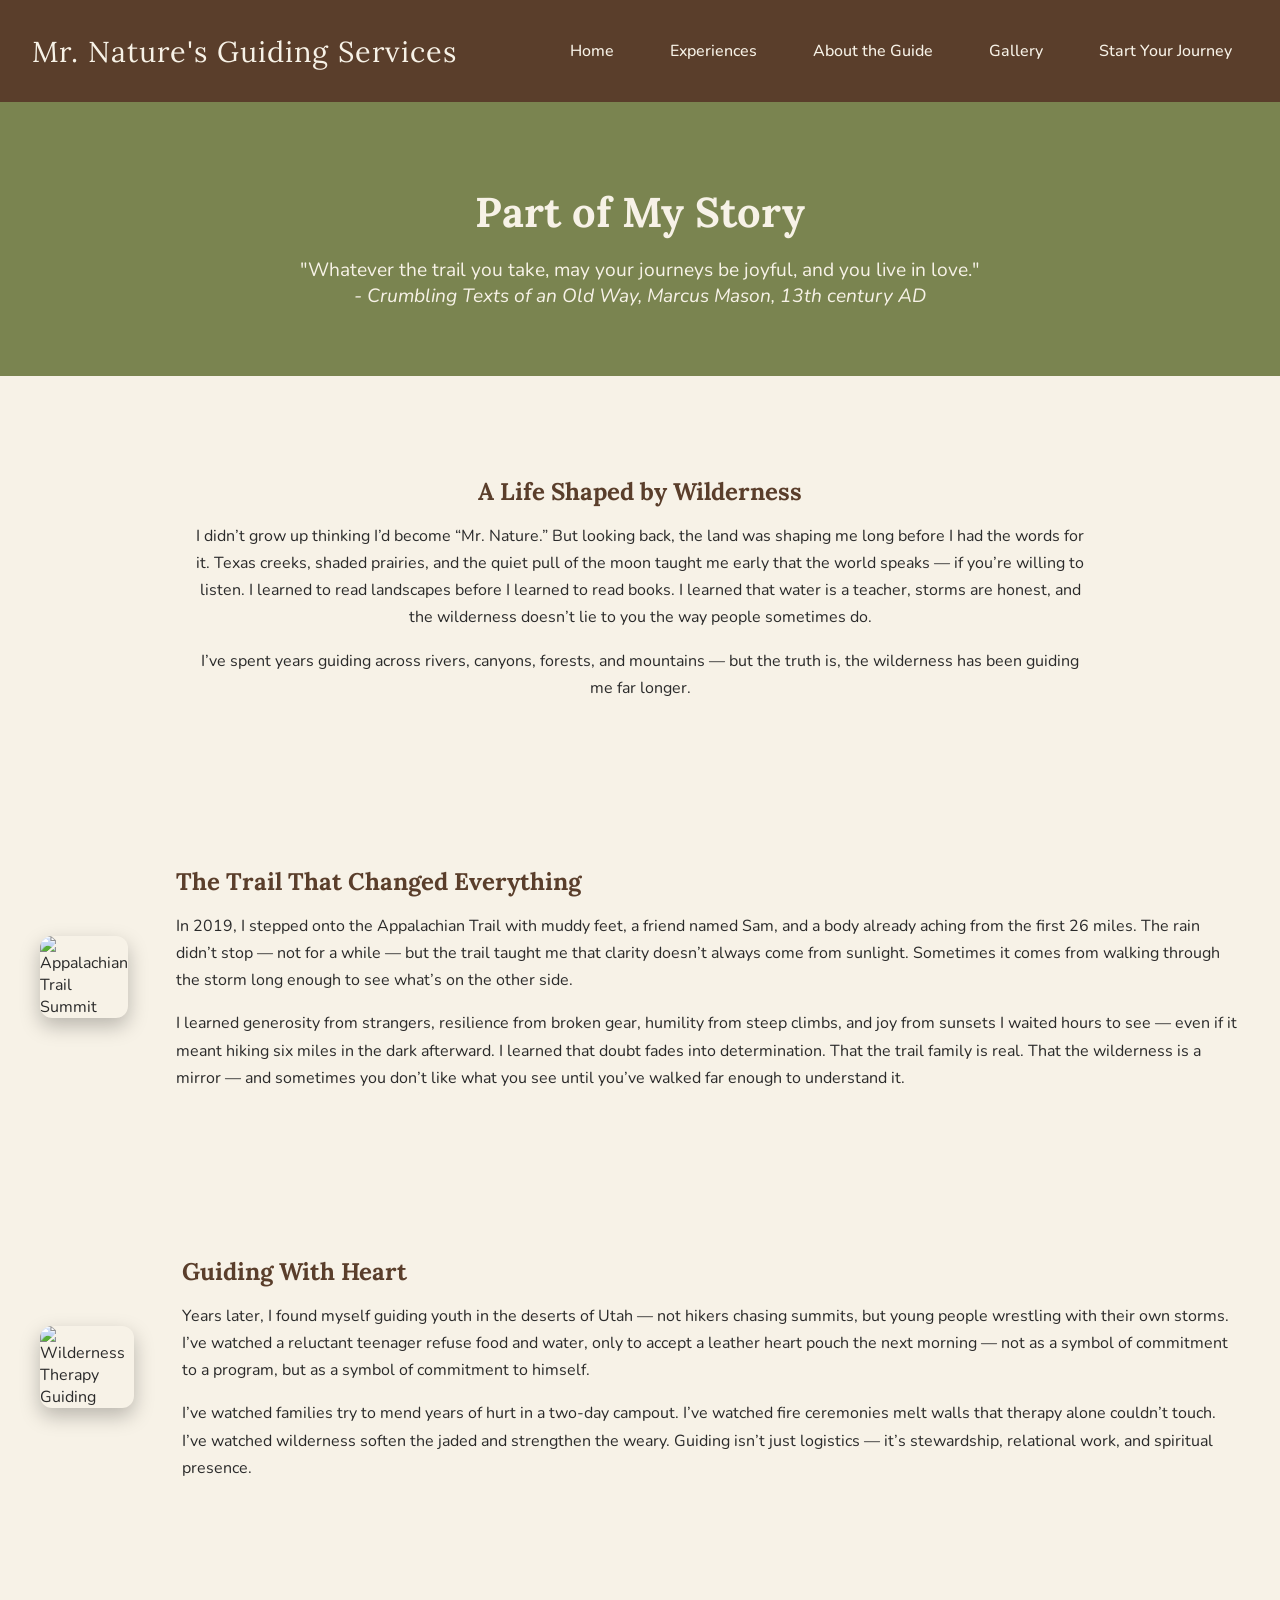
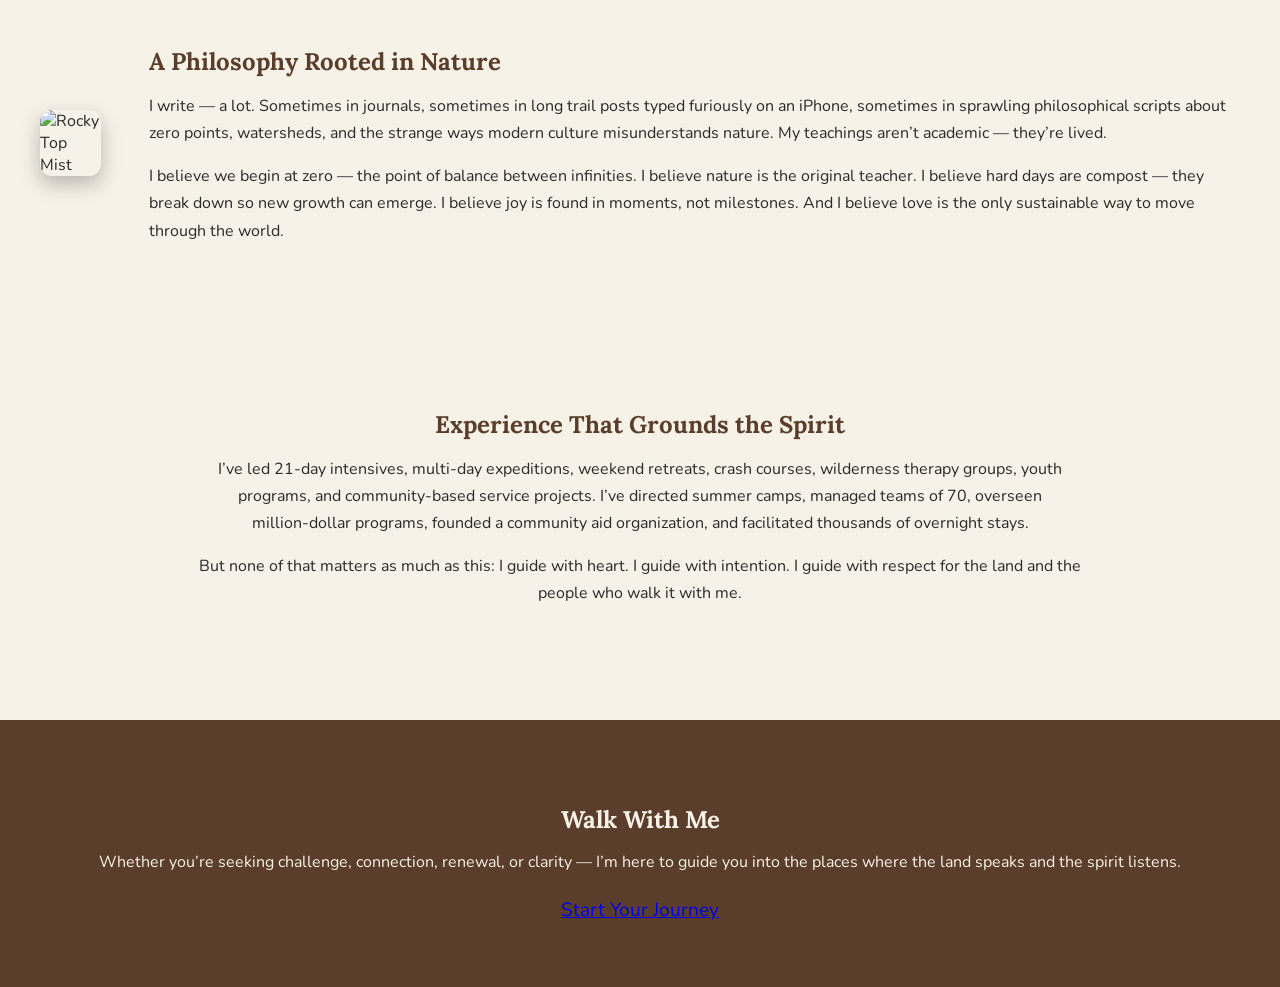
==== about.html @ 89fb22aa "Add files via upload" ====
<!DOCTYPE html>
<html lang="en">
<head>
     <meta charset="UTF-8">
    <meta name="viewport" content="width=device-width, initial-scale=1.0">
    <title>Mr. Nature's Guiding Services</title>

    <!-- Stylesheets -->
    <link rel="stylesheet" href="main.css">
    <style>
  
  :root {
    --clay: #C96F3A;
    --amber: #D89B2D;
    --warm-brown: #5A3E2B;
    --earth-olive: #7A8450;
    --cream: #F7F2E7;
    --charcoal: #2A2A2A;

    --font-header: 'Lora', serif;
    --font-body: 'Nunito', sans-serif;

    --space-1: 8px;
    --space-2: 16px;
    --space-3: 24px;
    --space-4: 32px;
    --space-5: 48px;
    --space-6: 64px;
  }
</style>
   <link href="https://fonts.googleapis.com/css2?family=Lora:wght@400;600&family=Nunito:wght@300;400;600&display=swap" rel="stylesheet">
</head>

<body>

<header class="header-warm">
    <nav class="main-nav">
        <div class="logo">Mr. Nature's Guiding Services</div>
        <ul class="nav-links">
            <li><a href="index.html">Home</a></li>
            <li><a href="guiding-services.html">Experiences</a></li>
            <li><a href="about.html">About the Guide</a></li>
            <li><a href="photos.html">Gallery</a></li>
            <li><a href="book.html">Start Your Journey</a></li>
        </ul>
    </nav>
</header>

<!-- HERO -->
<section class="about-hero">
    <h1>Part of My Story</h1>
    <p>
        "Whatever the trail you take, may your journeys be joyful, and you live in love." <br>
        <i>- Crumbling Texts of an Old Way, Marcus Mason, 13th century AD</i>
    </p>
</section>

<main>

<!-- SECTION 1 -->
<section class="about">
    <h2>A Life Shaped by Wilderness</h2>
    <p>
        I didn’t grow up thinking I’d become “Mr. Nature.” But looking back, the land was shaping me long 
        before I had the words for it. Texas creeks, shaded prairies, and the quiet pull of the moon taught 
        me early that the world speaks — if you’re willing to listen. I learned to read landscapes before I 
        learned to read books. I learned that water is a teacher, storms are honest, and the wilderness 
        doesn’t lie to you the way people sometimes do.
    </p>
    <p>
        I’ve spent years guiding across rivers, canyons, forests, and mountains — but the truth is, the 
        wilderness has been guiding me far longer.
    </p>
</section>

<!-- SECTION 2 -->
<section class="meet-guide">
    <div class="guide-image-wrap">
        <!-- Appalachian Trail Summit Photo -->
        <img src="Assets/images/misc/AT-Summit.jpg" alt="Appalachian Trail Summit" class="guide-image">
    </div>

    <div class="guide-text">
        <h2>The Trail That Changed Everything</h2>
        <p>
            In 2019, I stepped onto the Appalachian Trail with muddy feet, a friend named Sam, and a body 
            already aching from the first 26 miles. The rain didn’t stop — not for a while — but the trail 
            taught me that clarity doesn’t always come from sunlight. Sometimes it comes from walking through 
            the storm long enough to see what’s on the other side.
        </p>
        <p>
            I learned generosity from strangers, resilience from broken gear, humility from steep climbs, 
            and joy from sunsets I waited hours to see — even if it meant hiking six miles in the dark 
            afterward. I learned that doubt fades into determination. That the trail family is real. That 
            the wilderness is a mirror — and sometimes you don’t like what you see until you’ve walked far 
            enough to understand it.
        </p>
    </div>
</section>

<!-- SECTION 3 -->
<section class="meet-guide">
    <div class="guide-image-wrap">
        <!-- Wilderness Therapy Photo -->
        <img src="Assets/images/misc/Water Canyon Headshot.jpg" alt="Wilderness Therapy Guiding" class="guide-image">
    </div>

    <div class="guide-text">
        <h2>Guiding With Heart</h2>
        <p>
            Years later, I found myself guiding youth in the deserts of Utah — not hikers chasing summits, 
            but young people wrestling with their own storms. I’ve watched a reluctant teenager refuse food 
            and water, only to accept a leather heart pouch the next morning — not as a symbol of commitment 
            to a program, but as a symbol of commitment to himself.
        </p>
        <p>
            I’ve watched families try to mend years of hurt in a two‑day campout. I’ve watched fire ceremonies 
            melt walls that therapy alone couldn’t touch. I’ve watched wilderness soften the jaded and 
            strengthen the weary. Guiding isn’t just logistics — it’s stewardship, relational work, and 
            spiritual presence.
        </p>
    </div>
</section>

<!-- SECTION 4 -->
<section class="meet-guide">
    <div class="guide-image-wrap">
        <!-- Another meaningful photo -->
        <img src="Assets/images/misc/in the Mists of Rocky Top.jpg" alt="Rocky Top Mist" class="guide-image">
    </div>

    <div class="guide-text">
        <h2>A Philosophy Rooted in Nature</h2>
        <p>
            I write — a lot. Sometimes in journals, sometimes in long trail posts typed furiously on an 
            iPhone, sometimes in sprawling philosophical scripts about zero points, watersheds, and the 
            strange ways modern culture misunderstands nature. My teachings aren’t academic — they’re lived.
        </p>
        <p>
            I believe we begin at zero — the point of balance between infinities. I believe nature is the 
            original teacher. I believe hard days are compost — they break down so new growth can emerge. 
            I believe joy is found in moments, not milestones. And I believe love is the only sustainable 
            way to move through the world.
        </p>
    </div>
</section>

<!-- SECTION 5 -->
<section class="about">
    <h2>Experience That Grounds the Spirit</h2>
    <p>
        I’ve led 21‑day intensives, multi‑day expeditions, weekend retreats, crash courses, wilderness 
        therapy groups, youth programs, and community‑based service projects. I’ve directed summer camps, 
        managed teams of 70, overseen million‑dollar programs, founded a community aid organization, and 
        facilitated thousands of overnight stays.
    </p>
    <p>
        But none of that matters as much as this: I guide with heart. I guide with intention. I guide with 
        respect for the land and the people who walk it with me.
    </p>
</section>

<!-- CTA -->
<section class="cta-booking">
  <h2>Walk With Me</h2>
  <p>Whether you’re seeking challenge, connection, renewal, or clarity — I’m here to guide you into the places where the land speaks and the spirit listens.</p>
  <a href="book.html" class="btn-primary cta-button">Start Your Journey</a>
</section>

</main>

</body>
</html>
---- main.css ----
/* ====== GLOBAL STYLES ====== */
body {
  margin: 0;
  font-family: var(--font-body);
  background: var(--cream);
  color: var(--charcoal);
}

/* ====== HEADER ====== */
header.header-warm {
  background: var(--warm-brown);
  padding: var(--space-3) var(--space-4);
  color: var(--cream);
}

/* ====== NAVIGATION ====== */
.main-nav {
  display: flex;
  justify-content: space-between;
  align-items: center;
}

.logo {
  font-family: var(--font-header);
  font-size: 1.8rem;
  color: var(--cream);
  letter-spacing: 1px;
}

.nav-links {
  list-style: none;
  display: flex;
  gap: var(--space-3);
  flex-wrap: wrap;
}


.nav-links li a {
  font-family: var(--font-body);
  color: var(--cream);
  text-decoration: none;
  font-size: 1rem;
  font-weight: 500;
  padding: var(--space-1) var(--space-2);
  border-radius: 6px;
  transition: background 0.3s ease, color 0.3s ease;
}

.nav-links li a:hover {
  background: var(--clay);
  color: var(--cream);
}
/* ====== HERO SECTION ====== */

.hero {
  display: flex;
  align-items: center;
  justify-content: flex-start;
  gap: var(--space-0);
  padding: var(--space-4) var(--space-4);
  background: var(--earth-olive);
  color: var(--cream);
}

.hero h1 {
  font-family: var(--font-header);
  font-size: 2.6rem;
  margin-bottom: var(--space-2);
  color: var(--cream);
}

.hero p {
  font-family: var(--font-body);
  font-size: 1.2rem;
  margin-bottom: var(--space-3);
  color: var(--cream);
}

.hero-image {
  width: 100%;
  max-width: 240px;
  max-height: 173.3px;
  object-fit: cover;
  border-radius: 12px;
  border: 4px solid var(--cream);
  box-shadow: 0 10px 25px rgba(0,0,0,0.25);
}
/* ====== ABOUT SECTION ====== */
.about {
  max-width: 900px;
  margin: var(--space-5) auto;
  padding: var(--space-4);
  text-align: center;
}

.about h2 {
  font-family: var(--font-header);
  color: var(--warm-brown);
  margin-bottom: var(--space-2);
}

.about p {
  font-family: var(--font-body);
  line-height: 1.7;
  color: var(--charcoal);
}


/* ====== FEATURED SECTION ====== */
.featured {
  display: flex;
  align-items: center;
  justify-content: space-between;
  max-width: 1200px;
  margin: var(--space-6) auto;
  padding: var(--space-4);
  gap: var(--space-4);
}

.featured-text {
  max-width: 500px;
}

.featured-text h2 {
  font-family: var(--font-header);
  color: var(--warm-brown);
  margin-bottom: var(--space-2);
}

.featured-text p {
  font-family: var(--font-body);
  line-height: 1.7;
  margin-bottom: var(--space-3);
}

.featured-image {
  max-width: 100%;
  max-height: 360px;
  object-fit: cover;
  border-radius: 12px;
  box-shadow: 0 8px 20px rgba(0,0,0,0.25);
}


/* ====== WHY US SECTION ====== */
.why-us {
  max-width: 900px;
  margin: var(--space-6) auto;
  padding: var(--space-4);
}

.why-us h2 {
  font-family: var(--font-header);
  color: var(--warm-brown);
  margin-bottom: var(--space-3);
  text-align: center;
}

.why-us ul {
  list-style: none;
  padding: 0;
  font-family: var(--font-body);
  line-height: 1.8;
}

.why-us li {
  margin-bottom: var(--space-1);
  padding-left: var(--space-2);
  position: relative;
}

.why-us li::before {
  content: "•";
  color: var(--clay);
  position: absolute;
  left: 0;
}
.latest-adventures {
  max-width: 1200px;
  margin: var(--space-6) auto;
  padding: var(--space-4);
  text-align: center;
}

.latest-adventures h2 {
  font-family: var(--font-header);
  color: var(--warm-brown);
  margin-bottom: var(--space-3);
}

.adventure-grid {
  display: grid;
  grid-template-columns: repeat(auto-fill, minmax(280px, 1fr));
  gap: var(--space-3);
}

.adventure-grid img {
  width: 100%;
  height: 220px;
  object-fit: cover;
  border-radius: 10px;
  box-shadow: 0 4px 12px rgba(0,0,0,0.25);
}
.meet-guide {
  max-width: 1200px;
  margin: var(--space-6) auto;
  padding: var(--space-4);
  display: flex;
  align-items: center;
  gap: var(--space-5);
}

.guide-image {
  width: 100%;
  max-width: 360px;
  border-radius: 12px;
  box-shadow: 0 8px 20px rgba(0,0,0,0.25);
}

.guide-text h2 {
  font-family: var(--font-header);
  color: var(--warm-brown);
  margin-bottom: var(--space-2);
}

.guide-text p {
  font-family: var(--font-body);
  line-height: 1.7;
  color: var(--charcoal);
}

.site-footer {
  text-align: center;
  padding: var(--space-4);
  background: var(--warm-brown);
  color: var(--cream);
  margin-top: var(--space-6);
  font-family: var(--font-body);
}
/* SERVICES HERO */
.services-hero {
  text-align: center;
  padding: var(--space-5);
  background: var(--earth-olive);
  color: var(--cream);
}

.services-hero h1 {
  font-family: var(--font-header);
  font-size: 2.6rem;
  margin-bottom: var(--space-2);
}

.services-hero p {
  font-family: var(--font-body);
  font-size: 1.2rem;
}

/* SERVICE BLOCKS */
.service-block {
  max-width: 1200px;
  margin: var(--space-6) auto;
  padding: var(--space-4);
  display: flex;
  gap: var(--space-5);
  align-items: center;
}

.service-image-wrap {
  flex: 1;
}

.service-image {
  width: 100%;
  max-width: 360px;
  border-radius: 12px;
  box-shadow: 0 8px 20px rgba(0,0,0,0.25);
}

.service-text {
  flex: 2;
}

.service-text h2 {
  font-family: var(--font-header);
  color: var(--warm-brown);
  margin-bottom: var(--space-2);
}

.service-text p {
  font-family: var(--font-body);
  line-height: 1.7;
  margin-bottom: var(--space-3);
}

/* PRICING TABLE */
.pricing-table {
  width: 100%;
  border-collapse: collapse;
  margin-bottom: var(--space-3);
}

.pricing-table th,
.pricing-table td {
  border: 1px solid var(--earth-olive);
  padding: var(--space-2);
  text-align: left;
}

.pricing-table th {
  background: var(--earth-olive);
  color: var(--cream);
}

/* CTA (shared) */
.cta-booking {
  text-align: center;
  background: var(--warm-brown);
  color: var(--cream);
  padding: var(--space-6) var(--space-4);
  margin-top: var(--space-6);
}

.cta-booking h2 {
  font-family: var(--font-header);
  margin-bottom: var(--space-2);
}

.cta-booking p {
  font-family: var(--font-body);
  margin-bottom: var(--space-3);
}

.cta-button {
  padding: var(--space-2) var(--space-4);
  font-size: 1.2rem;
}
/* ====== BOOKING PAGE ====== */

.booking-hero {
  text-align: center;
  padding: var(--space-6) var(--space-4);
  background: var(--earth-olive);
  color: var(--cream);
}

.booking-intro {
  max-width: 900px;
  margin: var(--space-5) auto;
  padding: var(--space-4);
  text-align: center;
  font-family: var(--font-body);
  line-height: 1.7;
  color: var(--charcoal);
}

.booking-form-section {
  max-width: 900px;
  margin: var(--space-6) auto;
  padding: var(--space-4);
  background: var(--cream);
  border-radius: 12px;
  box-shadow: 0 6px 18px rgba(0,0,0,0.12);
}

.booking-form h2 {
  font-family: var(--font-header);
  color: var(--warm-brown);
  margin-bottom: var(--space-3);
}

.booking-form label {
  display: block;
  margin-top: var(--space-3);
  font-weight: 600;
  color: var(--warm-brown);
}

.booking-form input,
.booking-form select,
.booking-form textarea {
  width: 100%;
  padding: var(--space-2);
  margin-top: var(--space-1);
  border: 2px solid var(--earth-olive);
  border-radius: 8px;
  font-family: var(--font-body);
  background: var(--cream);
}

.booking-form button {
  margin-top: var(--space-4);
  padding: var(--space-2) var(--space-4);
  font-size: 1.2rem;
}
/* ====== About PAGE ====== */
.about-hero {
  text-align: center;
  padding: var(--space-5);
  background: var(--earth-olive);
  color: var(--cream);
}

.about-hero-image {
  width: 100%;
  max-width: 240px;
  max-height: 173.3px;
  object-fit: cover;
  border-radius: 12px;
  border: 4px solid var(--cream);
  box-shadow: 0 10px 25px rgba(0,0,0,0.25);
}

.about-hero h1 {
  font-family: var(--font-header);
  font-size: 2.6rem;
  margin-bottom: var(--space-2);
}

.about-hero p {
  font-family: var(--font-body);
  font-size: 1.2rem;
}

/* ====== Photos PAGE ====== */
.photos-hero {
  text-align: center;
  padding: var(--space-5);
  background: var(--earth-olive);
  color: var(--cream);
}

.photos-hero-image {
  width: 100%;
  max-width: 240px;
  max-height: 173.3px;
  object-fit: cover;
  border-radius: 12px;
  border: 4px solid var(--cream);
  box-shadow: 0 10px 25px rgba(0,0,0,0.25);
}

.photos-hero h1 {
  font-family: var(--font-header);
  font-size: 2.6rem;
  margin-bottom: var(--space-2);
}

.photos-hero p {
  font-family: var(--font-body);
  font-size: 1.2rem;
}
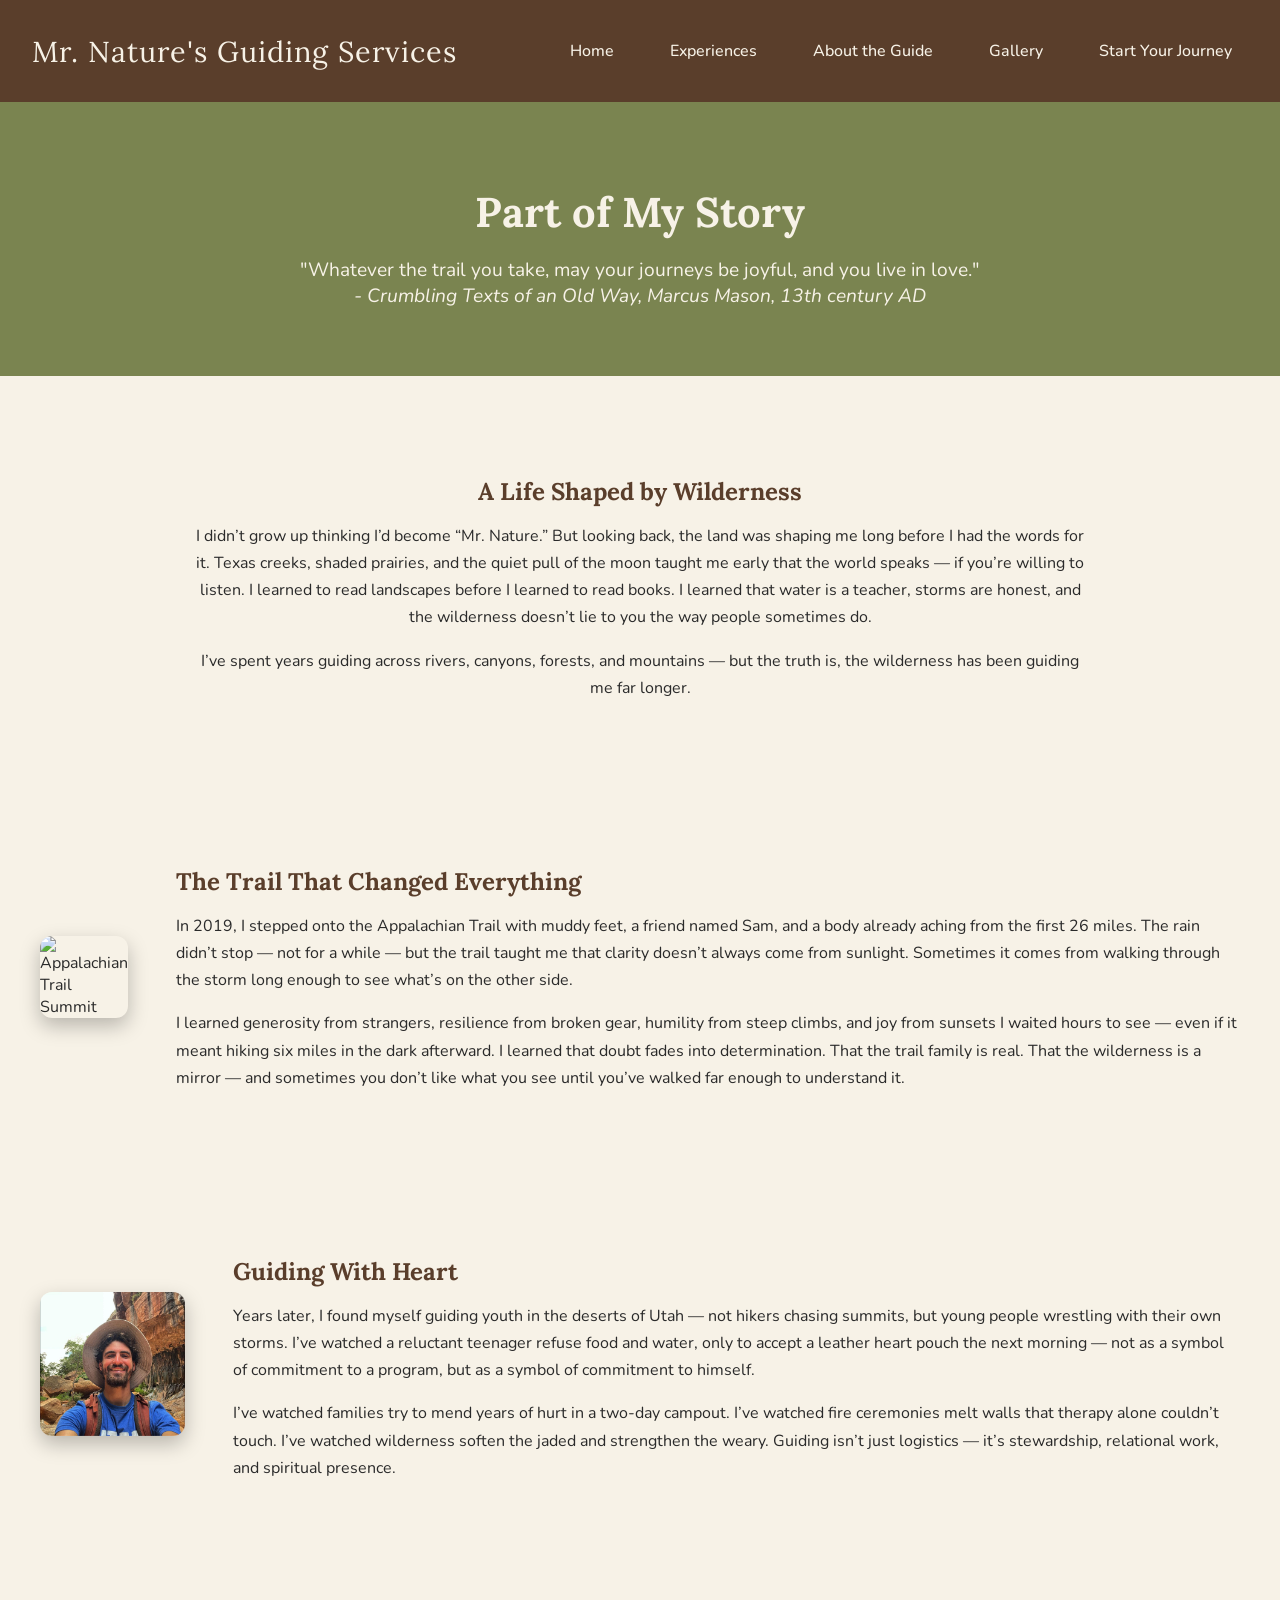
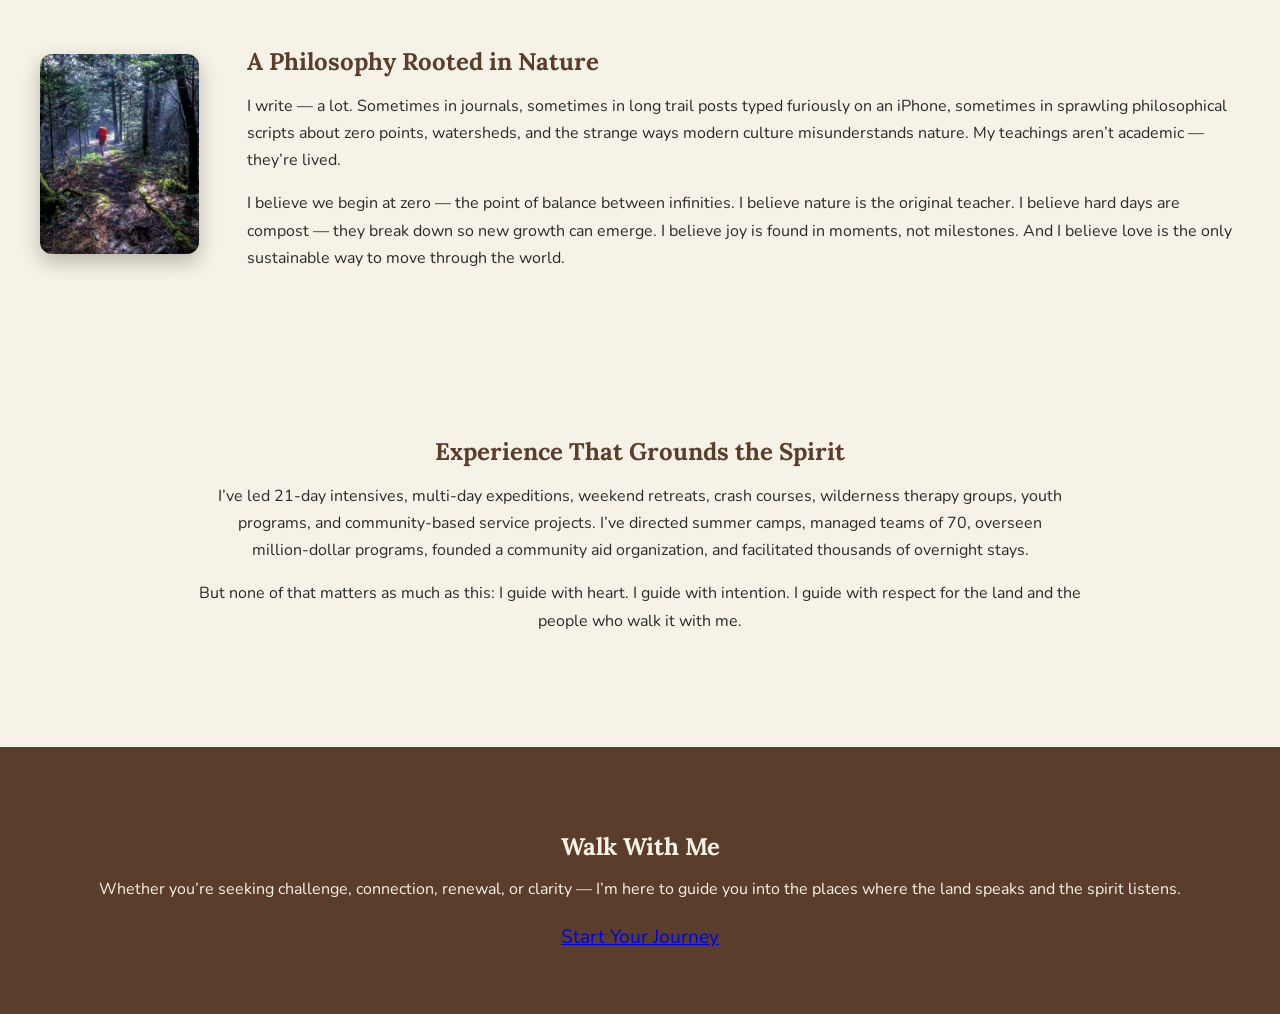
==== commit eada9c18: "Update about.html with new content and images The HTML structure and content of the about page have " ====
--- a/about.html
+++ b/about.html
@@ -77,7 +77,7 @@
 <section class="meet-guide">
     <div class="guide-image-wrap">
         <!-- Appalachian Trail Summit Photo -->
-        <img src="Assets/images/misc/AT-Summit.jpg" alt="Appalachian Trail Summit" class="guide-image">
+        <img src="AT-Summit.jpg" alt="Appalachian Trail Summit" class="guide-image">
     </div>
 
     <div class="guide-text">
@@ -102,7 +102,7 @@
 <section class="meet-guide">
     <div class="guide-image-wrap">
         <!-- Wilderness Therapy Photo -->
-        <img src="Assets/images/misc/Water Canyon Headshot.jpg" alt="Wilderness Therapy Guiding" class="guide-image">
+        <img src="Water Canyon Headshot.jpg" alt="Wilderness Therapy Guiding" class="guide-image">
     </div>
 
     <div class="guide-text">
@@ -126,7 +126,7 @@
 <section class="meet-guide">
     <div class="guide-image-wrap">
         <!-- Another meaningful photo -->
-        <img src="Assets/images/misc/in the Mists of Rocky Top.jpg" alt="Rocky Top Mist" class="guide-image">
+        <img src="in the Mists of Rocky Top.jpg" alt="Rocky Top Mist" class="guide-image">
     </div>
 
     <div class="guide-text">
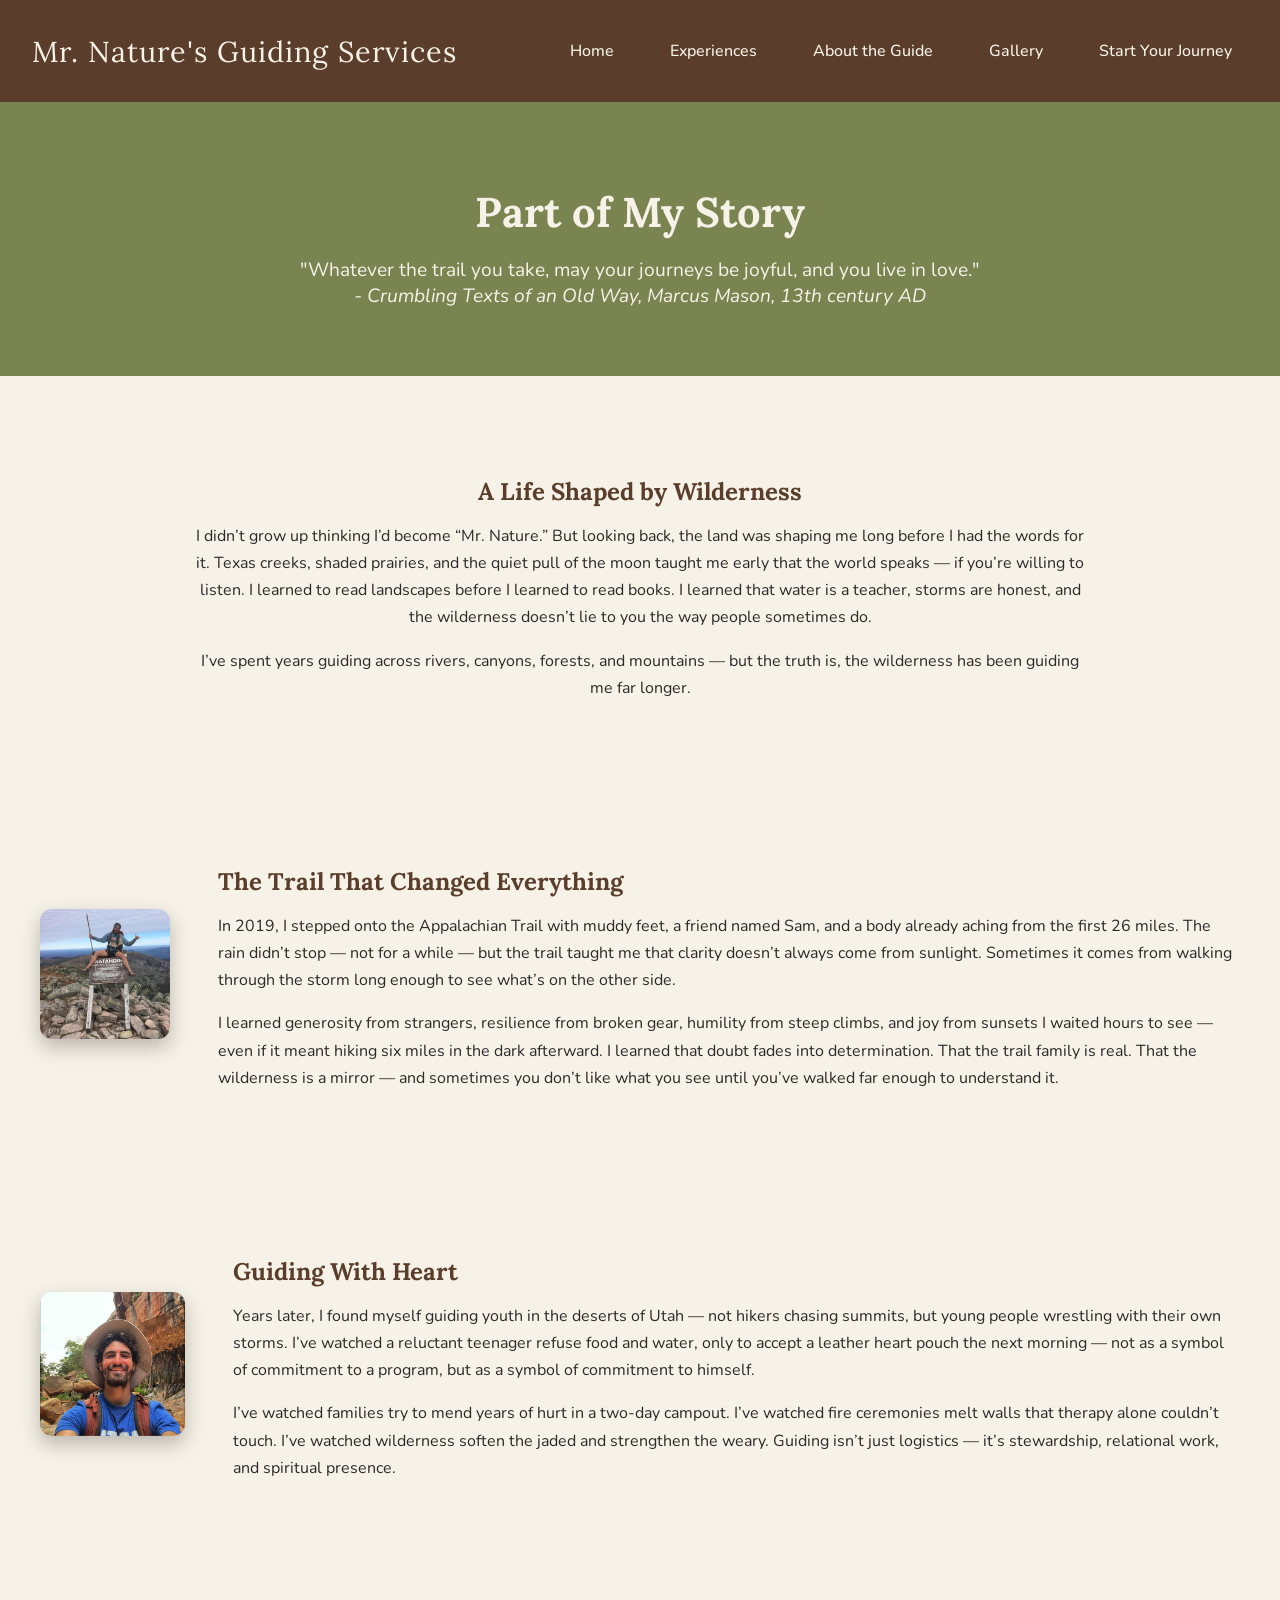
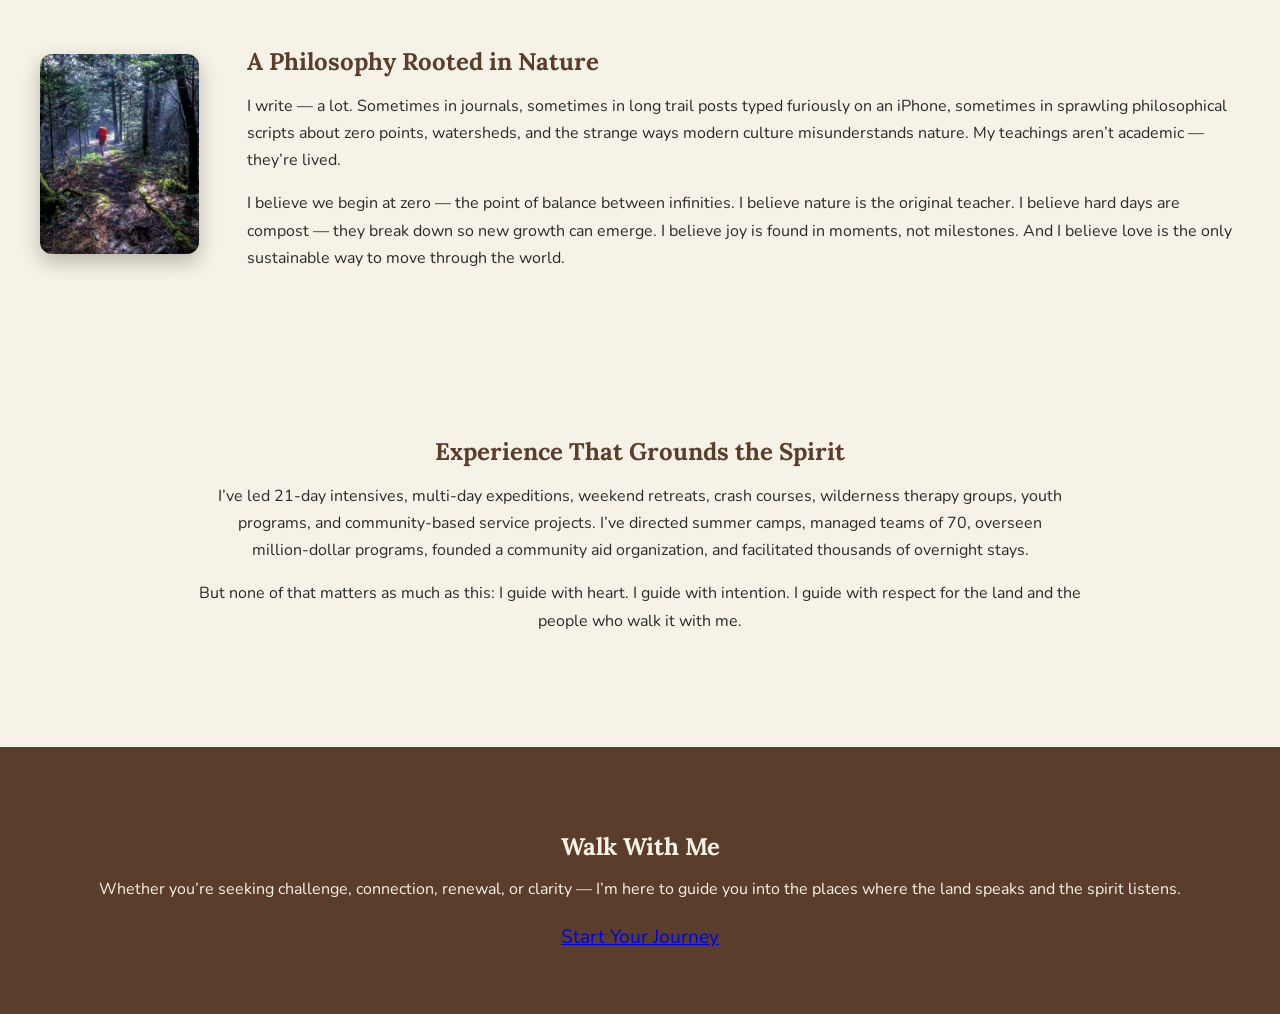
==== commit 562baab3: "Update about.html" ====
--- a/about.html
+++ b/about.html
@@ -77,7 +77,7 @@
 <section class="meet-guide">
     <div class="guide-image-wrap">
         <!-- Appalachian Trail Summit Photo -->
-        <img src="AT-Summit.jpg" alt="Appalachian Trail Summit" class="guide-image">
+        <img src="on Katahdin.jpg" alt="Appalachian Trail Summit" class="guide-image">
     </div>
 
     <div class="guide-text">
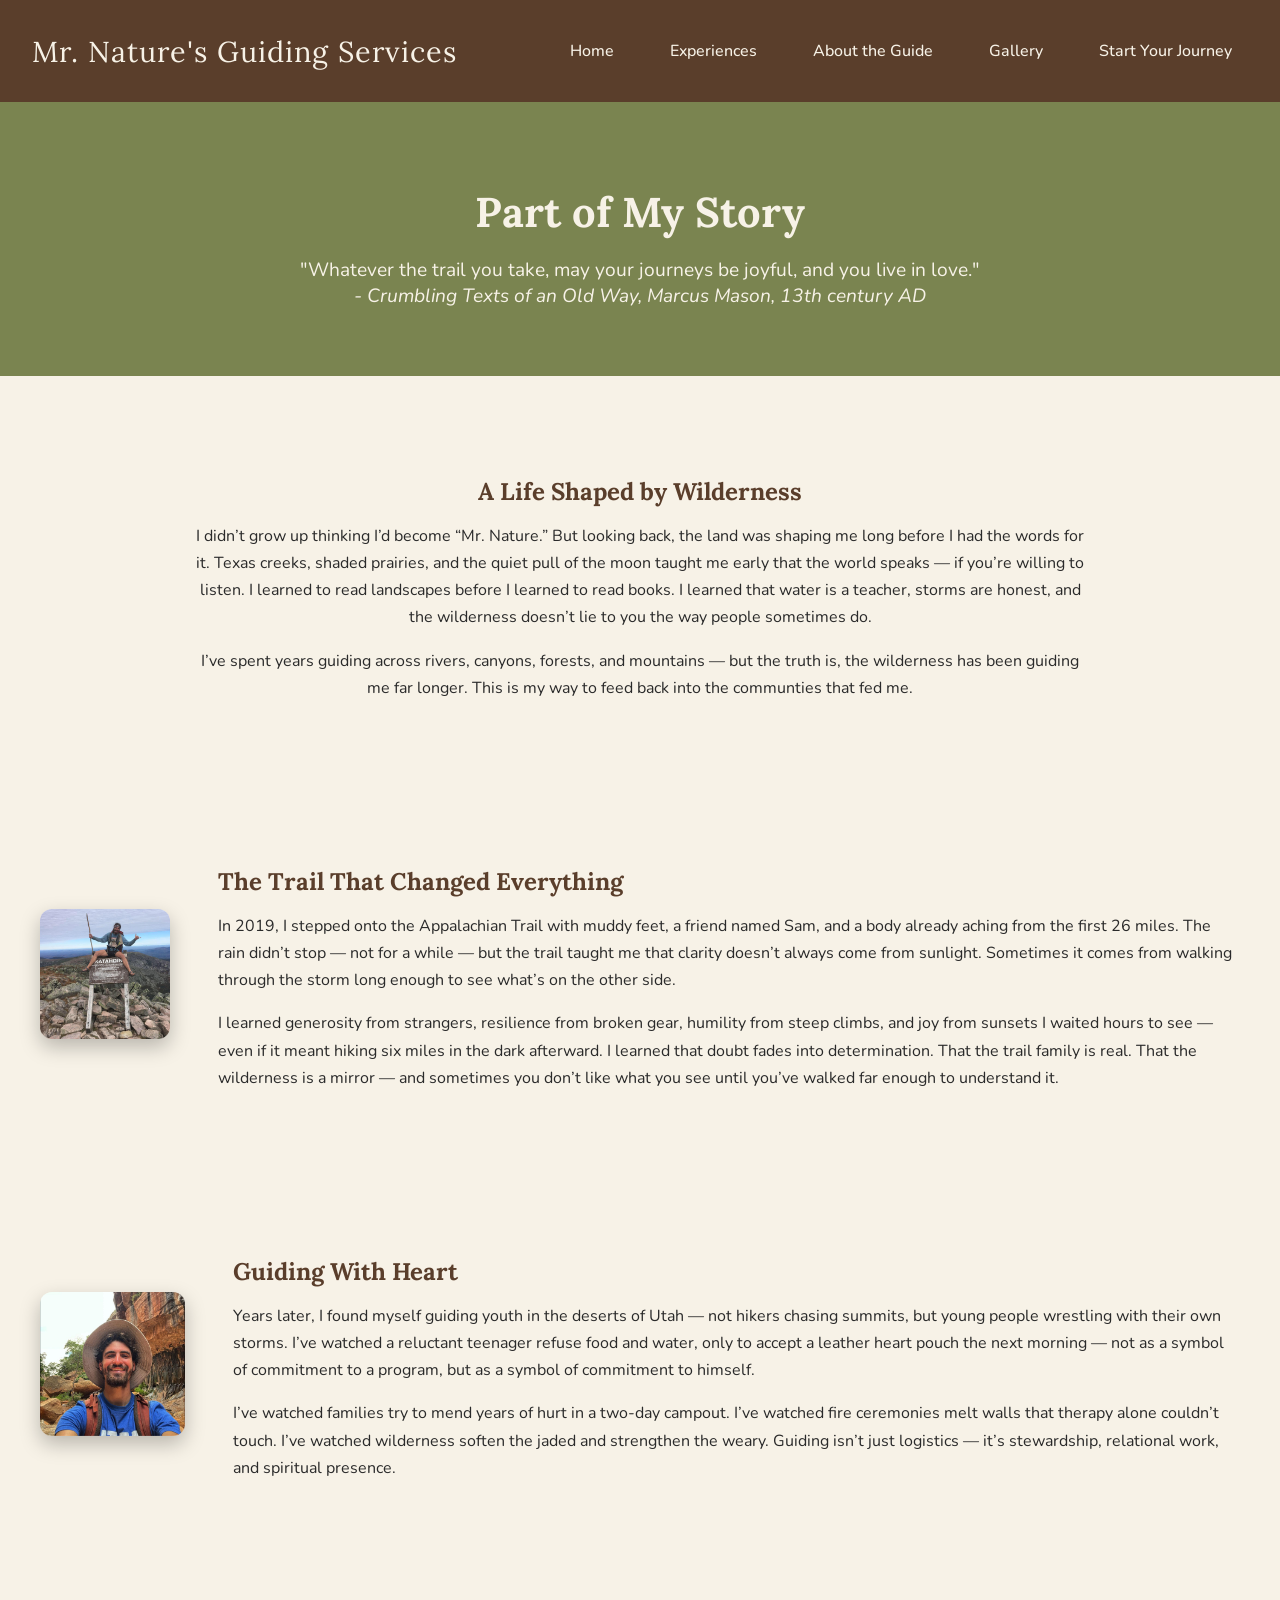
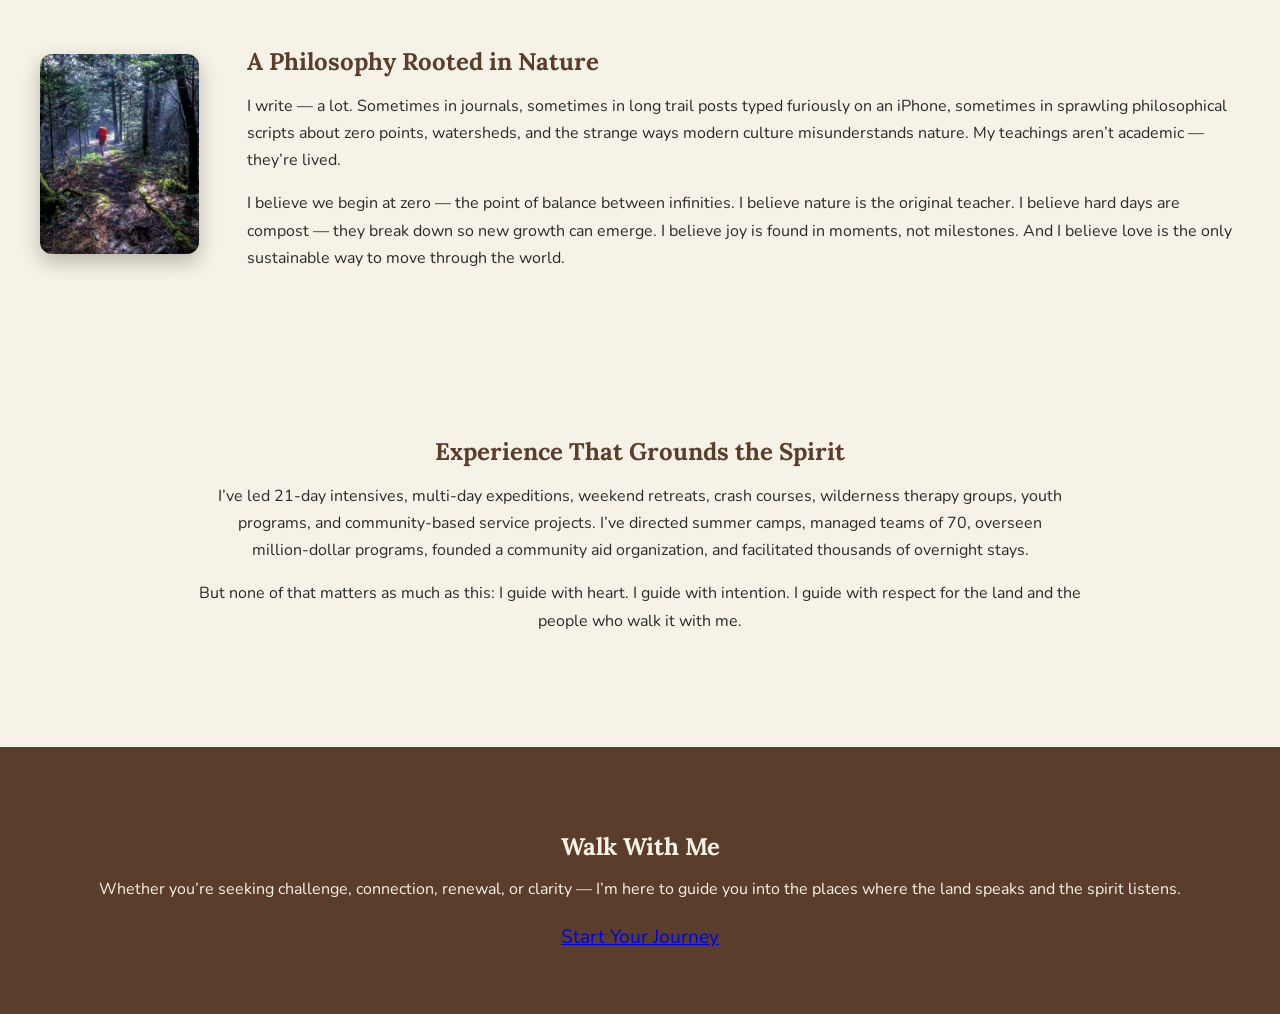
==== commit 7280aefc: "Revise content in about.html for clarity and engagement Updated the content in the about.html file t" ====
--- a/about.html
+++ b/about.html
@@ -69,7 +69,7 @@
     </p>
     <p>
         I’ve spent years guiding across rivers, canyons, forests, and mountains — but the truth is, the 
-        wilderness has been guiding me far longer.
+        wilderness has been guiding me far longer. This is my way to feed back into the communties that fed me.
     </p>
 </section>
 
